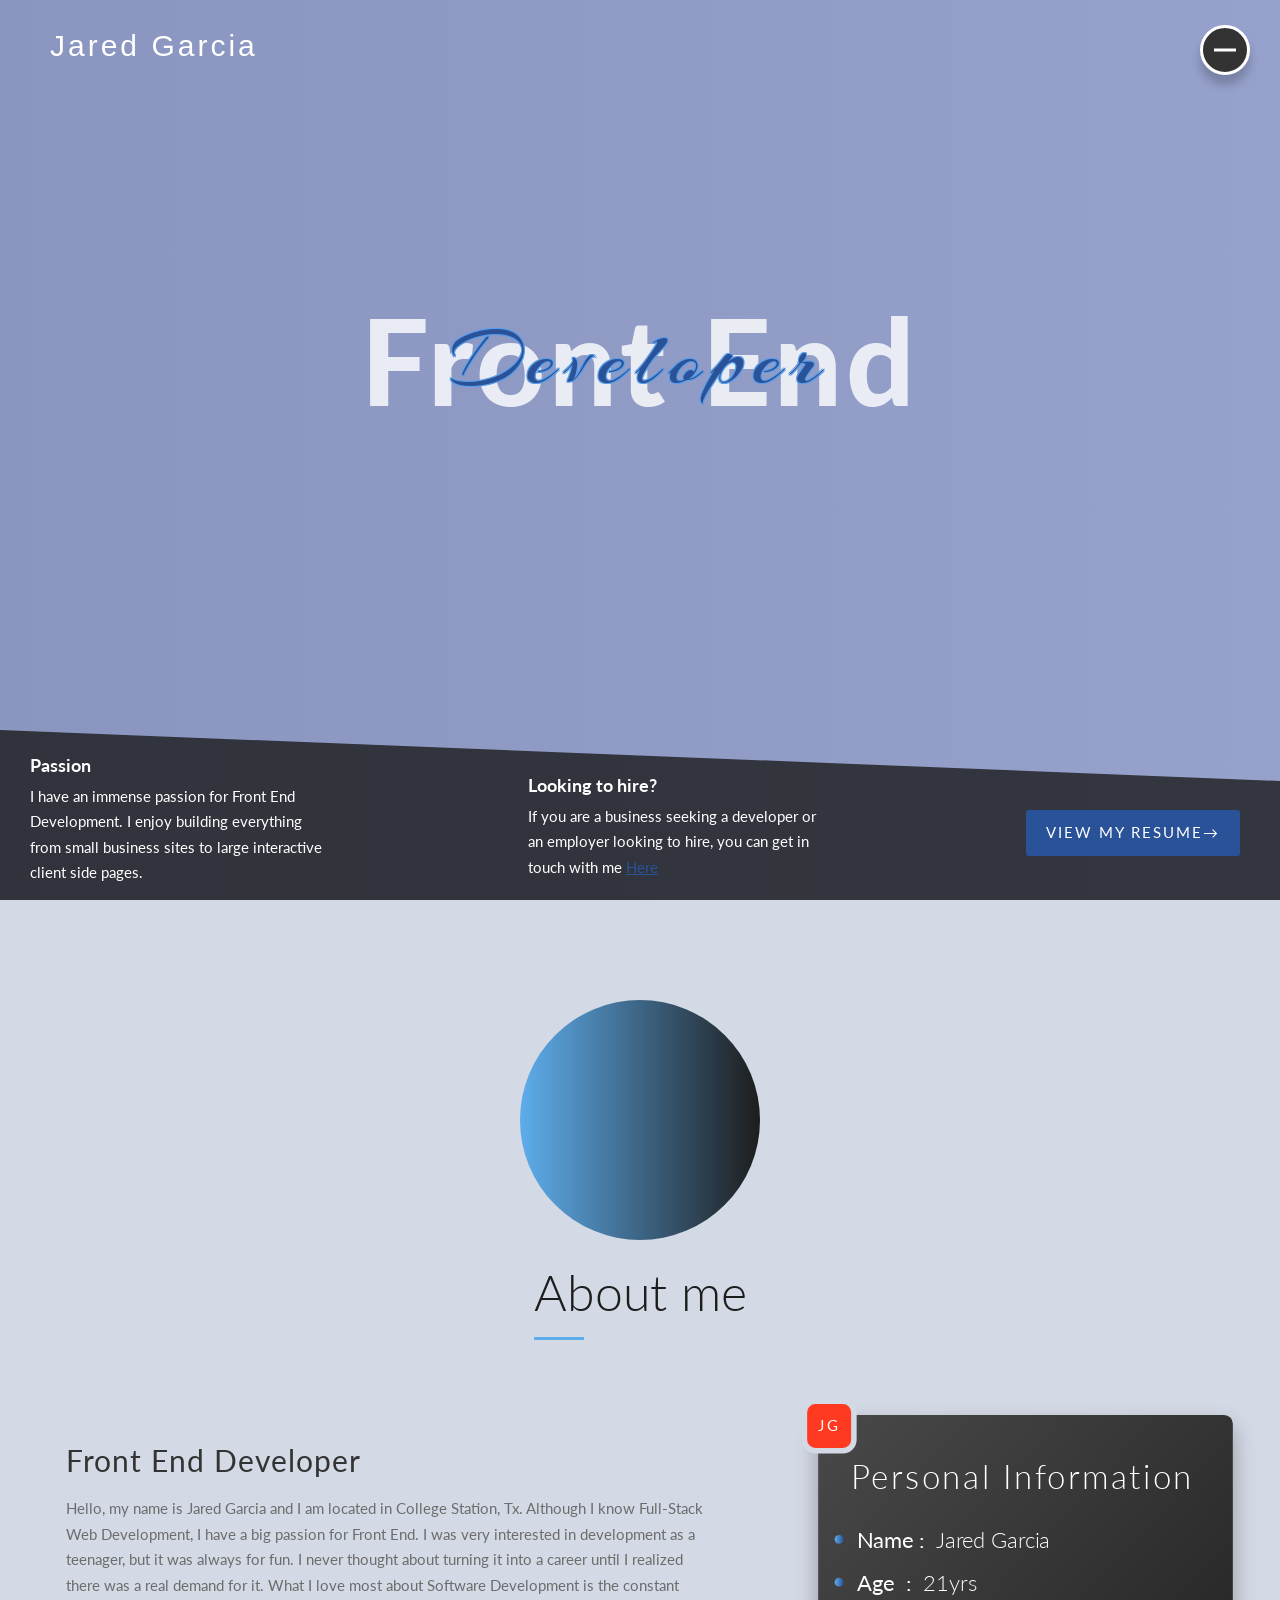
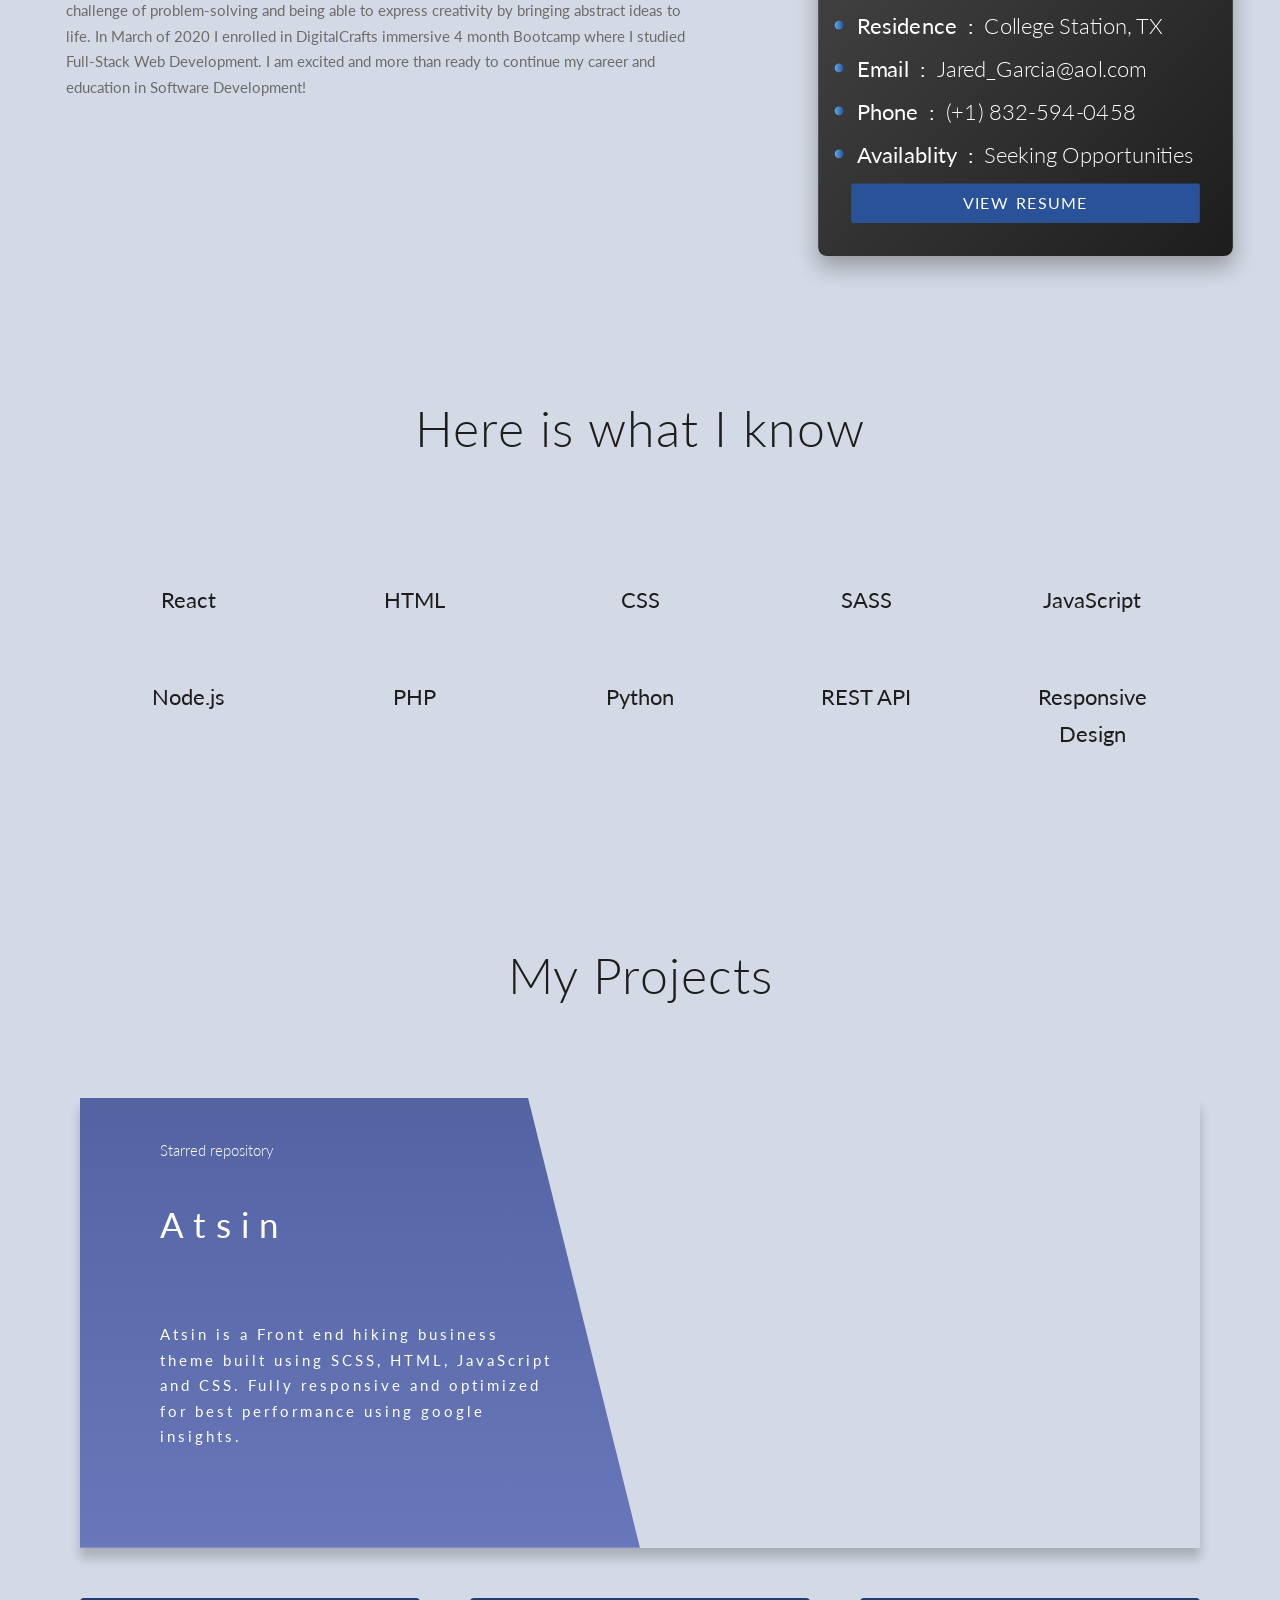
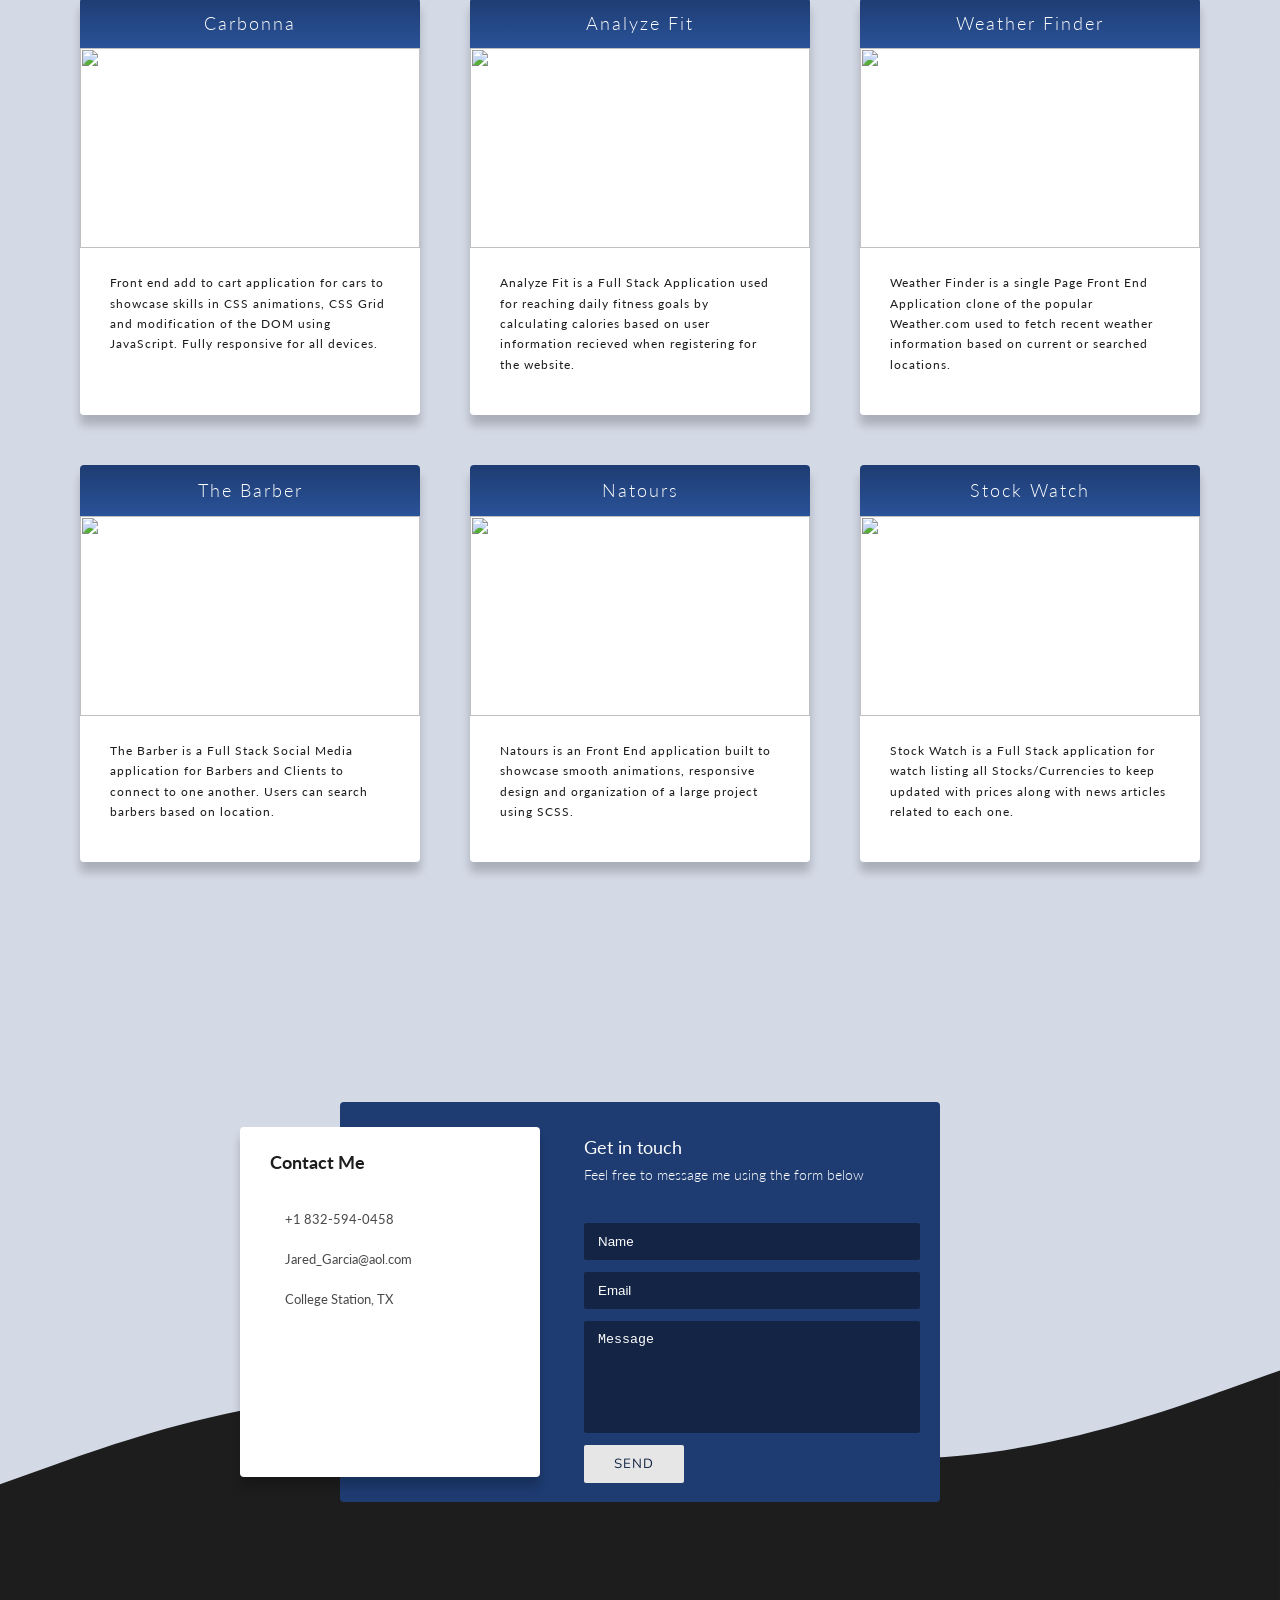
==== main.html @ 0e815157 "deployment" ====
<!DOCTYPE html>

<html lang="en">
  <head>
    <meta charset="UTF-8" />
    <meta name="viewport" content="width=device-width, initial-scale=1.0" />
    <link
      href="https://fonts.googleapis.com/css?family=Lato:100,300,400,700,900"
      rel="stylesheet"
    />
    <link
      href="https://fonts.googleapis.com/css?family=Josefin+Sans:300,400,400i|Nunito:300,300i"
      rel="stylesheet"
    />
    <script
      src="https://kit.fontawesome.com/6c69331fc8.js"
      crossorigin="anonymous"
    ></script>
    <link
      href="https://kit-free.fontawesome.com/releases/latest/css/free.min.css"
      media="all"
      rel="stylesheet"
    />
    <link
      href="https://kit-free.fontawesome.com/releases/latest/css/free-v4-font-face.min.css"
      media="all"
      rel="stylesheet"
    />
    <link
      href="https://kit-free.fontawesome.com/releases/latest/css/free-v4-shims.min.css"
      media="all"
      rel="stylesheet"
    />
    <link
      href="https://fonts.googleapis.com/css2?family=Arizonia&display=swap"
      rel="stylesheet"
    />
    <link rel="stylesheet" href="css/style.css" />
  </head>

  <body>
    <main id="main">
      <header>
        <div class="header">
          <a href="#about" class="header__dropdown scroll"
            ><i class="fas fa-arrow-circle-down dropdown-i"></i
          ></a>
          <a href="#" class="header__title">Jared Garcia</a>
          <div class="header__container">
            <h2 class="header__title-main">Front End</h2>
            <p class="header__pg">Developer</p>
          </div>
          <div class="header__footer">
            <div class="header__footer__item">
              <h3 class="header__footer__heading">Passion</h3>
              <p class="header__footer__text">
                I have an immense passion for Front End Development. I enjoy
                building everything from small business sites to large
                interactive client side pages.
              </p>
            </div>

            <div class="header__footer__item item-special">
              <h3 class="header__footer__heading">Looking to hire?</h3>
              <p class="header__footer__text">
                If you are a business seeking a developer or an employer looking
                to hire, you can get in touch with me
                <a href="#contact" class="item-special__anchor scroll">Here</a>
              </p>
            </div>

            <a
              target="_blank"
              href="https://jaredspdf.s3.us-east-2.amazonaws.com/newresume.pdf"
              class="header__resume"
              >View my resume &rarr;</a
            >
          </div>
        </div>
      </header>
      <div class="intro">
        <div class="intro__border">
          <div id="about" class="intro__photo"></div>
        </div>

        <h2 class="intro__title">About me</h2>
      </div>

      <div class="intro__about-container">
        <div class="intro__column">
          <h3 class="intro__developer">Front End Developer</h3>
          <p class="intro__about-me">
            Hello, my name is Jared Garcia and I am located in College Station,
            Tx. Although I know Full-Stack Web Development, I have a big passion
            for Front End. I was very interested in development as a teenager,
            but it was always for fun. I never thought about turning it into a
            career until I realized there was a real demand for it. What I love
            most about Software Development is the constant challenge of
            problem-solving and being able to express creativity by bringing
            abstract ideas to life. In March of 2020 I enrolled in DigitalCrafts
            immersive 4 month Bootcamp where I studied Full-Stack Web
            Development. I am excited and more than ready to continue my career
            and education in Software Development!
          </p>
        </div>
        <div class="intro__column-2">
          <div class="intro__initials">JG</div>
          <h2 class="intro__personal">Personal Information</h2>
          <ul class="intro__ul">
            <li class="intro__item">
              <span class="intro__span">Name</span
              ><span class="intro__span-info">Jared Garcia</span>
            </li>

            <li class="intro__item">
              <span class="intro__span">Age </span
              ><span class="intro__span-info">21yrs</span>
            </li>

            <li class="intro__item">
              <span class="intro__span">Residence </span
              ><span class="intro__span-info">College Station, TX</span>
            </li>

            <li class="intro__item">
              <span class="intro__span">Email </span
              ><span class="intro__span-info">Jared_Garcia@aol.com</span>
            </li>

            <li class="intro__item">
              <span class="intro__span">Phone </span
              ><span class="intro__span-info">(+1) 832-594-0458</span>
            </li>

            <li class="intro__item">
              <span class="intro__span">Availablity </span
              ><span class="intro__span-info">Seeking Opportunities</span>
            </li>
          </ul>
          <a
            class="intro__resume-btn"
            target="_blank"
            href="https://jaredspdf.s3.us-east-2.amazonaws.com/newresume.pdf"
            >View Resume</a
          >
        </div>
      </div>

      <h2 id="skills" class="skill-title">Here is what I know</h2>

      <div class="skills">
        <div class="wrapper">
          <i class="fab fa-react personal"></i>
          <p class="skill-name">React</p>
        </div>
        <div class="wrapper">
          <i class="fab fa-html5 personal"></i>
          <p class="skill-name">HTML</p>
        </div>
        <div class="wrapper">
          <i class="fab fa-css3-alt personal"></i>
          <p class="skill-name">CSS</p>
        </div>
        <div class="wrapper">
          <i class="fab fa-sass personal"></i>
          <p class="skill-name">SASS</p>
        </div>
        <div class="wrapper">
          <i class="fab fa-js-square personal"></i>
          <p class="skill-name">JavaScript</p>
        </div>
        <div class="wrapper">
          <i class="fab fa-node personal"></i>
          <p class="skill-name">Node.js</p>
        </div>
        <div class="wrapper">
          <i class="fab fa-php personal"></i>
          <p class="skill-name">PHP</p>
        </div>
        <div class="wrapper">
          <i class="fab fa-python personal"></i>
          <p class="skill-name">Python</p>
        </div>
        <div class="wrapper">
          <i class="fas fa-layer-group personal"></i>
          <p class="skill-name">REST API</p>
        </div>
        <div class="wrapper">
          <i class="fas fa-mobile-alt personal"></i>
          <p class="skill-name">Responsive Design</p>
        </div>
      </div>

      <section class="section-in" id="projects">
        <h2 class="projects-title">My Projects</h2>
        <div class="project">
          <span class="project__item-special">
            <div class="project__row-special">
              <a
                target="__blank"
                href="https://github.com/JGarcia1998/Atsin"
                class="project__links-special"
                ><i class="fab fa-github-square"></i
              ></a>
              <a
                target="__blank"
                href="https://trusting-brahmagupta-0deb8a.netlify.app/"
                class="project__links-special"
                ><i class="fas fa-paperclip"></i
              ></a>
            </div>
            <div class="project__special-container">
              <i class="far fa-star star-adjust"></i
              ><span class="project__repo">Starred repository</span>
              <h3 class="project__name-special">Atsin</h3>
              <p class="project__text-special">
                Atsin is a Front end hiking business theme built using SCSS,
                HTML, JavaScript and CSS. Fully responsive and optimized for
                best performance using google insights.
              </p>
            </div>
          </span>

          <span class="project__item"
            ><h3 class="project__name">Carbonna</h3>
            <img class="project__img" src="img/carbonna.jpg" />
            <div class="project__info-container">
              <p class="project__text">
                Front end add to cart application for cars to showcase skills in
                CSS animations, CSS Grid and modification of the DOM using
                JavaScript. Fully responsive for all devices.
              </p>
              <div class="project__row">
                <a
                  target="__blank"
                  href="https://github.com/JGarcia1998/Carbonna"
                  class="project__links"
                  ><i class="fab fa-github-square"></i
                ></a>
                <a
                  target="__blank"
                  href="https://fervent-franklin-e8e85b.netlify.app/"
                  class="project__links"
                  ><i class="fas fa-paperclip"></i
                ></a>
              </div>
            </div>
          </span>

          <span class="project__item"
            ><h3 class="project__name">Analyze Fit</h3>
            <img class="project__img" src="img/analyzefit.jpg" />
            <div class="project__info-container">
              <p class="project__text">
                Analyze Fit is a Full Stack Application used for reaching daily
                fitness goals by calculating calories based on user information
                recieved when registering for the website.
              </p>
              <div class="project__row">
                <a
                  target="__blank"
                  href="https://github.com/JGarcia1998/Fitness-Tracker"
                  class="project__links"
                  ><i class="fab fa-github-square"></i
                ></a>
                <a
                  target="__blank"
                  href="http://analyzefit.surge.sh/"
                  class="project__links"
                  ><i class="fas fa-paperclip"></i
                ></a>
              </div>
            </div>
          </span>

          <span class="project__item"
            ><h3 class="project__name">Weather Finder</h3>
            <img class="project__img" src="img/weatherapp.jpg" />
            <div class="project__info-container">
              <p class="project__text">
                Weather Finder is a single Page Front End Application clone of
                the popular Weather.com used to fetch recent weather information
                based on current or searched locations.
              </p>
              <div class="project__row">
                <a
                  target="__blank"
                  href="https://github.com/JGarcia1998/Weather-Finder"
                  class="project__links"
                  ><i class="fab fa-github-square"></i
                ></a>
                <a
                  target="__blank"
                  href="https://practical-swartz-f97bf9.netlify.app/"
                  class="project__links"
                  ><i class="fas fa-paperclip"></i
                ></a>
              </div>
            </div>
          </span>

          <span class="project__item"
            ><h3 class="project__name">The Barber</h3>
            <img class="project__img" src="img/thebarber.png" />
            <div class="project__info-container">
              <p class="project__text">
                The Barber is a Full Stack Social Media application for Barbers
                and Clients to connect to one another. Users can search barbers
                based on location.
              </p>
              <div class="project__row">
                <a
                  target="__blank"
                  href="https://github.com/JGarcia1998/The-Barber"
                  class="project__links"
                  ><i class="fab fa-github-square"></i
                ></a>
                <a
                  target="__blank"
                  href="http://thebarber.surge.sh/"
                  class="project__links"
                  ><i class="fas fa-paperclip"></i
                ></a>
              </div>
            </div>
          </span>

          <span class="project__item"
            ><h3 class="project__name">Natours</h3>
            <img class="project__img" src="img/natours.jpg" />
            <div class="project__info-container">
              <p class="project__text">
                Natours is an Front End application built to showcase smooth
                animations, responsive design and organization of a large
                project using SCSS.
              </p>
              <div class="project__row">
                <a
                  target="__blank"
                  href="https://github.com/JGarcia1998/Natours"
                  class="project__links"
                  ><i class="fab fa-github-square"></i
                ></a>
                <a
                  target="__blank"
                  href="https://adoring-payne-5c45b7.netlify.app/"
                  class="project__links"
                  ><i class="fas fa-paperclip"></i
                ></a>
              </div>
            </div>
          </span>

          <span class="project__item"
            ><h3 class="project__name">Stock Watch</h3>
            <img class="project__img" src="stockwatch.png" />
            <div class="project__info-container">
              <p class="project__text">
                Stock Watch is a Full Stack application for watch listing all
                Stocks/Currencies to keep updated with prices along with news
                articles related to each one.
              </p>
              <div class="project__row">
                <a
                  target="__blank"
                  href="https://github.com/JGarcia1998/Stock-Watch"
                  class="project__links"
                  ><i class="fab fa-github-square"></i
                ></a>
                <a
                  target="__blank"
                  href="https://limitless-cliffs-80818.herokuapp.com/"
                  class="project__links"
                  ><i class="fas fa-paperclip"></i
                ></a>
              </div>
            </div>
          </span>
        </div>
      </section>

      <section id="contact" class="contact">
        <div class="contact__form-container">
          <div class="contact-left">
            <h2 class="contact-left__title">Contact Me</h2>

            <span class="contact-left-info"
              ><i class="fas fa-mobile-alt"></i>
              <p class="contact-left-text">+1 832-594-0458</p></span
            >
            <span class="contact-left-info"
              ><i class="far fa-envelope"></i>
              <p class="contact-left-text">Jared_Garcia@aol.com</p></span
            >
            <span class="contact-left-info"
              ><i class="far fa-compass"></i>
              <p class="contact-left-text">College Station, TX</p></span
            >
            <div class="contact-left__social-container">
              <a
                href="https://www.linkedin.com/in/jared-garcia-3a51741a6/"
                target="__blank"
                class="contact-left-socials"
                ><i class="fab fa-linkedin"></i
              ></a>
              <a
                target="__blank"
                href="https://github.com/JGarcia1998"
                class="contact-left-socials"
                ><i class="fab fa-github-square"></i
              ></a>
            </div>
          </div>

          <div class="contact__info-container">
            <h2 class="contact__title">Get in touch</h2>
            <p class="contact__text">
              Feel free to message me using the form below
            </p>
            <form action="contact.php" method="POST" class="contact__form">
              <input
                name="name"
                class="contact__inputs"
                type="text"
                placeholder="Name"
                required
              />
              <input
                name="email"
                class="contact__inputs"
                type="text"
                placeholder="Email"
                required
              />
              <textarea
                class="contact__inputs"
                rows="6"
                placeholder="Message"
                name="message"
                required
              ></textarea>
              <button name="submit" class="contact__btn" type="submit">
                Send
              </button>
            </form>
          </div>
        </div>
      </section>
      <svg
        class="svg"
        xmlns="http://www.w3.org/2000/svg"
        viewBox="0 0 1440 320"
      >
        <path
          fill="rgb(29, 29, 29)"
          fill-opacity="1"
          d="M0,160L60,138.7C120,117,240,75,360,64C480,53,600,75,720,96C840,117,960,139,1080,128C1200,117,1320,75,1380,53.3L1440,32L1440,320L1380,320C1320,320,1200,320,1080,320C960,320,840,320,720,320C600,320,480,320,360,320C240,320,120,320,60,320L0,320Z"
        ></path>
      </svg>
    </main>

    <div id="sidebar" class="sidebar">
      <input id="sidebar-input" type="checkbox" class="sidebar__input" />
      <label for="sidebar-input" class="sidebar__label"></label>
      <div class="sidebar__container">
        <div class="social-wrapper">
          <a
            target="__blank"
            href="https://github.com/JGarcia1998"
            class="github"
            ><i class="fab fa-github-square"></i
          ></a>
          <a
            target="__blank"
            href="https://www.linkedin.com/in/jared-garcia-3a51741a6/"
            class="linkedin"
            ><i class="fab fa-linkedin"></i
          ></a>
        </div>

        <a href="#about" class="sidebar__link menu scroll"
          ><i class="fas fa-user icon"></i>About</a
        >

        <a href="#skills" class="sidebar__link menu scroll"
          ><i class="fas fa-magic icon"></i>Skills</a
        >
        <a href="#projects" class="sidebar__link menu scroll"
          ><i class="fas fa-book icon"></i>Projects</a
        >
        <a href="#contact" class="sidebar__link menu scroll"
          ><i class="fas fa-phone-volume icon"></i>Contact</a
        >

        <a
          target="__blank"
          href="https://jaredspdf.s3.us-east-2.amazonaws.com/newresume.pdf"
          class="sidebar__link menu scroll"
          ><i class="fas fa-paperclip icon"></i>Resume</a
        >
        <a
          target="__blank"
          href="https://github.com/JGarcia1998"
          class="sidebar__link menu scroll"
          ><i class="fas fa-code-branch icon"></i>Github</a
        >
      </div>
    </div>

    <script src="js/app.js"></script>
  </body>
</html>
---- css/style.css ----
*,
*::after,
*::before {
  margin: 0;
  padding: 0;
  box-sizing: inherit; }

html {
  font-size: 62.5%; }
  @media only screen and (max-width: 65em) {
    html {
      font-size: 50%; } }

body {
  font-family: "Lato", sans-serif;
  font-weight: 400;
  box-sizing: border-box;
  line-height: 1.7;
  background-color: #d3d9e5;
  position: relative; }

main {
  transition: 0.3s; }

@keyframes moveInLeft {
  0% {
    opacity: 0;
    transform: translateX(-10rem); }
  80% {
    transform: translateX(1rem); }
  100% {
    opacity: 1;
    transform: translate(0); } }

@keyframes moveInRight {
  0% {
    opacity: 0;
    transform: translateX(10rem); }
  80% {
    transform: translateX(-1rem); }
  100% {
    opacity: 1;
    transform: translate(0); } }

@keyframes fade-in {
  0% {
    transform: translateY(1.5rem);
    opacity: 0; }
  100% {
    opacity: 1;
    transform: translateY(0); } }

.item-special {
  transform: translateY(2rem); }
  @media only screen and (max-width: 28.2em) {
    .item-special {
      transform: translateY(4rem); } }
  .item-special__anchor {
    color: #2a5298;
    cursor: pointer;
    text-decoration: underline;
    transition: 0.3s; }
    .item-special__anchor:hover {
      color: #5dadec; }

.header {
  height: 100vh;
  width: 100vw;
  background-image: linear-gradient(to right, rgba(29, 49, 134, 0.4), rgba(58, 78, 167, 0.4)), url(../img/city-4.jpg);
  background-size: cover;
  background-position: center;
  padding: 2rem 5rem;
  position: relative; }
  .header__dropdown {
    font-size: 5rem;
    position: absolute;
    top: 60%;
    left: 50%;
    transform: translate(-50%, -50%);
    color: #fff; }
    @media only screen and (max-width: 30.05em) {
      .header__dropdown {
        top: 45%; } }
  .header__title {
    font-size: 3rem;
    font-weight: 400;
    color: #fff;
    letter-spacing: 3px;
    display: inline-block;
    text-decoration: none;
    font-family: "Arizona", sans-serif; }
  .header__footer {
    width: 100vw;
    position: absolute;
    bottom: 0;
    left: 0;
    height: 17rem;
    background-color: rgba(27, 27, 27, 0.795);
    clip-path: polygon(0 0, 100% 30%, 100% 100%, 0% 100%);
    padding: 2rem 3rem;
    display: flex;
    align-items: center;
    justify-content: space-between; }
    @media only screen and (max-width: 54.5em) {
      .header__footer {
        height: 21rem; } }
    @media only screen and (max-width: 38em) {
      .header__footer {
        height: 24rem; } }
    @media only screen and (max-width: 33.75em) {
      .header__footer {
        height: 27rem; } }
    @media only screen and (max-width: 28.2em) {
      .header__footer {
        flex-wrap: wrap;
        height: 30rem; } }
    .header__footer__heading {
      font-size: 1.8rem;
      color: #fff;
      margin-bottom: 0.3rem; }
    .header__footer__text {
      font-size: 1.5rem;
      color: #fff; }
    .header__footer__item {
      display: flex;
      flex-direction: column;
      width: 25%;
      align-self: flex-start; }
      @media only screen and (max-width: 54.5em) {
        .header__footer__item {
          align-self: center; } }
      @media only screen and (max-width: 38em) {
        .header__footer__item {
          width: 30%; } }
      @media only screen and (max-width: 33.75em) {
        .header__footer__item {
          align-self: center; } }
      @media only screen and (max-width: 28.2em) {
        .header__footer__item {
          width: 42%; } }
  .header__container {
    margin-top: 5rem; }
  .header__title-main {
    color: rgba(255, 255, 255, 0.808);
    font-size: 12rem;
    letter-spacing: 4px;
    font-weight: 900;
    white-space: nowrap;
    margin-bottom: 3rem;
    position: absolute;
    top: 40%;
    left: 50%;
    transform: translate(-50%, -50%); }
    @media only screen and (max-width: 30.05em) {
      .header__title-main {
        font-size: 9rem;
        top: 30%; } }
  .header__anchor {
    color: #1d1d1d; }
  .header__pg {
    position: absolute;
    top: 40%;
    left: 50%;
    transform: translate(-50%, -50%);
    color: #2a5298;
    text-shadow: -1px -1px 0 #5a9de9, 1px -1px 0 #5a9de9, -1px 1px 0 #5a9de9, 1px 1px 0 #5a9de9;
    font-size: 8rem;
    font-weight: 200;
    letter-spacing: 1rem;
    margin-bottom: 1rem;
    font-family: "Arizonia", cursive; }
    @media only screen and (max-width: 30.05em) {
      .header__pg {
        font-size: 6rem;
        top: 30%; } }
  .header__resume {
    background-color: #2a5298;
    border: none;
    border-radius: 3px;
    text-decoration: none;
    color: #fff;
    font-size: 1.5rem;
    font-weight: 400;
    padding: 1rem 2rem;
    text-align: center;
    letter-spacing: 2px;
    display: inline-block;
    margin-right: 1rem;
    text-transform: uppercase;
    transition: all 0.4s;
    transform: translateY(1.8rem); }
    @media only screen and (max-width: 54.5em) {
      .header__resume {
        transform: translateY(2.4rem); } }
    @media only screen and (max-width: 28.2em) {
      .header__resume {
        transform: translateY(1rem); } }
    .header__resume:hover {
      background-color: #5dadec; }

.sidebar {
  background-image: linear-gradient(to bottom, #1e3c72, #1d1d1d);
  height: 100vh;
  width: 0;
  position: fixed;
  top: 0;
  right: 0;
  padding: 5rem 0;
  display: flex;
  flex-direction: column;
  justify-content: center;
  transition: all 0.5s; }
  .sidebar__container {
    display: flex;
    flex-direction: column;
    justify-content: space-around;
    height: 100%; }
  .sidebar__link {
    display: flex;
    align-items: center;
    font-size: 1.8rem;
    font-weight: 300;
    text-decoration: none;
    letter-spacing: 1px;
    text-transform: uppercase;
    color: #fff;
    padding: 1.5rem 3rem;
    position: relative;
    transition: 0.5s; }
  .sidebar__link::after {
    content: "";
    height: 100%;
    background-color: #fff;
    position: absolute;
    top: 0;
    right: 0;
    width: 3px;
    transform: scaleY(0);
    transition: transform 0.2s, width 0.3s cubic-bezier(1, 0, 0, 1) 0.2s;
    z-index: -1; }
  .sidebar__link:hover::after {
    transform: scaleY(1);
    width: 100%; }
  .sidebar__link:hover {
    color: #4e4e4e; }
  .sidebar__input {
    display: none; }
  .sidebar__label {
    background-color: #333333;
    width: 5rem;
    height: 5rem;
    border-radius: 50%;
    position: absolute;
    top: 5rem;
    left: -8rem;
    transform: translateY(-50%);
    border: 3px solid white;
    cursor: pointer;
    transition: all 0.5s;
    outline: none;
    box-shadow: 0 1rem 1rem rgba(0, 0, 0, 0.2);
    z-index: 1000; }
  .sidebar__label::after {
    content: "";
    position: absolute;
    top: 50%;
    left: 50%;
    transform: translate(-50%, -50%);
    background-color: white;
    width: 50%;
    height: 50%;
    z-index: 1;
    border-radius: 50%;
    transition: 0.5s;
    opacity: 0; }
  .sidebar__label::before {
    content: "";
    position: absolute;
    top: 50%;
    left: 50%;
    transform: translate(-50%, -50%);
    width: 50%;
    height: 3px;
    background-color: white; }
  .sidebar__input:checked ~ .sidebar__label::after {
    opacity: 1; }
  .sidebar__input:checked ~ .sidebar__label::before {
    opacity: 0; }

.social-wrapper {
  display: flex; }

.github {
  font-size: 3.5rem;
  margin: 0 3rem;
  color: #5dadec;
  transition: 0.3s; }
  .github:hover {
    color: #fff; }

.linkedin {
  font-size: 3.5rem;
  color: #5dadec;
  transition: 0.3s; }
  .linkedin:hover {
    color: #fff; }

.icon {
  margin-right: 1.5rem; }

.intro {
  margin-top: 10rem;
  display: flex;
  flex-direction: column;
  align-items: center;
  justify-content: center;
  margin-bottom: 10rem; }
  .intro__border {
    width: 24rem;
    height: 24rem;
    border-radius: 50%;
    padding: 0.5rem;
    background: linear-gradient(to left, #1d1d1d, #5dadec); }
  .intro__photo {
    background-image: url(../img/jared.jpg);
    width: 100%;
    height: 100%;
    border-radius: 50%;
    background-size: cover;
    background-position: bottom; }
  .intro__title {
    text-align: center;
    font-size: 5rem;
    color: #1d1d1d;
    font-weight: 300;
    margin-top: 1rem;
    display: inline-block;
    position: relative; }
  .intro__title::after {
    content: "";
    position: absolute;
    bottom: -0.5rem;
    left: 0;
    width: 5rem;
    background-color: #5dadec;
    height: 3px; }
  .intro__about-container {
    margin-top: 8rem;
    display: flex;
    justify-content: space-around;
    margin-bottom: 15rem; }
    @media only screen and (max-width: 46.8em) {
      .intro__about-container {
        flex-direction: column;
        padding: 3rem; } }
  .intro__column {
    display: flex;
    flex-direction: column;
    width: 50%; }
    @media only screen and (max-width: 46.8em) {
      .intro__column {
        width: 100%;
        align-items: center;
        margin-bottom: 8rem; } }
  .intro__initials {
    padding: 1.2rem;
    border-radius: 25%;
    width: 5rem;
    height: 5rem;
    background-color: #ff3a20;
    color: #fff;
    border: 5px solid #d3d9e5;
    position: absolute;
    top: -1.5rem;
    left: -1.5rem;
    display: flex;
    align-items: center;
    justify-content: center;
    font-size: 1.4rem;
    letter-spacing: 2px; }
  .intro__column-2 {
    position: relative;
    display: flex;
    flex-direction: column;
    background-image: linear-gradient(to right bottom, #494949, #1d1d1d);
    box-shadow: 0 1rem 2rem rgba(0, 0, 0, 0.3);
    border-radius: 8px;
    transform: scale(1.1);
    padding: 3rem;
    transition: 0.2s; }
    @media only screen and (max-width: 46.8em) {
      .intro__column-2 {
        margin: 1rem; } }
    .intro__column-2:hover {
      transform: scale(1.15);
      box-shadow: 0 2rem 2rem rgba(0, 0, 0, 0.3); }
  .intro__developer {
    font-size: 3rem;
    color: #333333;
    font-weight: 400;
    letter-spacing: 1px;
    margin-bottom: 1rem; }
    @media only screen and (max-width: 46.8em) {
      .intro__developer {
        text-align: center;
        width: 95%;
        font-size: 4rem;
        margin-bottom: 3.5rem; } }
  .intro__personal {
    font-size: 3rem;
    color: #fff;
    font-weight: 300;
    letter-spacing: 2px;
    margin-bottom: 1rem; }
  .intro__item {
    list-style-type: none;
    margin: 0.5rem;
    color: #fff; }
  .intro__span::after {
    content: ":";
    position: absolute;
    right: -10px; }
  .intro__span {
    position: relative;
    font-size: 2rem; }
  .intro__span::before {
    content: "";
    width: 0.8rem;
    height: 0.8rem;
    left: -2rem;
    top: 50%;
    transform: translateY(-50%);
    position: absolute;
    border-radius: 50%;
    background-image: linear-gradient(to right, #5dadec, #2a5298); }
  .intro__span-info {
    font-size: 2rem;
    margin-left: 2rem;
    font-weight: 300;
    color: #fff; }
    @media only screen and (max-width: 24.2em) {
      .intro__span-info {
        font-size: 1.7rem; } }
  .intro__resume-btn:hover {
    background-color: #3b64ac; }
  .intro__resume-btn {
    display: block;
    background-color: #2a5298;
    color: #fff;
    border-radius: 2px;
    padding: 0.5rem 1rem;
    text-align: center;
    text-decoration: none;
    font-size: 1.5rem;
    letter-spacing: 1px;
    text-transform: uppercase;
    margin-top: 0.5rem;
    transition: 0.3s;
    position: relative; }
    @media only screen and (max-width: 46.8em) {
      .intro__resume-btn {
        align-self: flex-start; } }
  .intro__resume-btn:hover::after {
    transform: scaleY(1);
    width: 100%; }
  .intro__about-me {
    font-size: 1.5rem;
    color: #6d6c6c;
    line-height: 1.7; }
    @media only screen and (max-width: 46.8em) {
      .intro__about-me {
        width: 80%;
        font-size: 2rem; } }
    @media only screen and (max-width: 34.3em) {
      .intro__about-me {
        width: 100%; } }

.personal {
  font-size: 10rem;
  color: transparent;
  background-image: linear-gradient(to right, #2a5298, #1e3c72);
  -webkit-background-clip: text; }

.skill-name {
  font-size: 2.2rem;
  margin-top: 1rem;
  font-weight: 400;
  color: #1d1d1d;
  text-align: center; }

.wrapper {
  display: flex;
  flex-direction: column;
  align-items: center; }

.skills {
  display: grid;
  grid-template-columns: repeat(auto-fill, minmax(15rem, 1fr));
  grid-gap: 5rem;
  padding: 10rem; }

.skill-title {
  text-align: center;
  font-size: 5rem;
  letter-spacing: 1px;
  font-weight: 300;
  color: #1d1d1d; }

.project {
  display: grid;
  padding: 0 8rem;
  grid-template-columns: repeat(auto-fit, minmax(28rem, 1fr));
  grid-column-gap: 5rem;
  grid-row-gap: 5rem;
  margin-top: 8rem;
  margin-bottom: 8rem; }
  @media only screen and (max-width: 31.25em) {
    .project {
      padding: 0 3rem; } }
  .project__item {
    background-color: #fff;
    box-shadow: 0 1rem 1rem rgba(0, 0, 0, 0.2);
    border-radius: 4px;
    overflow: hidden; }
  .project__text {
    color: #1d1d1d;
    font-size: 1.2rem;
    letter-spacing: 1px;
    font-weight: 400; }
  .project__row {
    display: flex; }
  .project__links {
    display: inline-block;
    color: #1e3c72;
    font-size: 3rem;
    margin: 1rem 1rem;
    padding: 0 1rem;
    transition: 0.3s;
    border-radius: 4px; }
    .project__links:hover {
      background-color: #dddddd;
      transform: translateY(-3px); }
  .project__img {
    height: 20rem;
    background-size: cover;
    width: 100%; }
    @media only screen and (max-width: 38.5em) {
      .project__img {
        height: auto; } }
  .project__name {
    font-size: 1.8rem;
    letter-spacing: 2px;
    font-weight: 300;
    color: #fff;
    text-align: center;
    background-image: linear-gradient(to bottom, #1e3c72, #2a5298);
    padding: 1rem 1.5rem; }
  .project__info-container {
    display: flex;
    flex-direction: column;
    padding: 2rem 3rem;
    align-items: center; }
    @media only screen and (max-width: 35.25em) {
      .project__info-container {
        padding: 4rem; } }
  .project__img-special {
    width: 50%;
    background-size: cover;
    border-top: 1px solid #1d1d1d; }
  .project__links-special {
    display: inline-block;
    color: #2a5298;
    font-size: 5rem;
    margin: 0 1rem;
    padding: 0 2rem;
    transition: 0.3s;
    border-radius: 4px; }
    @media only screen and (max-width: 44.5em) {
      .project__links-special {
        margin: 0; } }
    @media only screen and (max-width: 26.5em) {
      .project__links-special {
        font-size: 3.8rem; } }
    .project__links-special:hover {
      background-color: #dddddd;
      transform: translateY(-3px); }
  .project__row-special {
    position: absolute;
    top: 1rem;
    right: 1rem; }
  .project__special-container {
    width: 50%;
    background-image: linear-gradient(to bottom, rgba(29, 49, 134, 0.7), rgba(58, 78, 167, 0.7));
    clip-path: polygon(0 0, 80% 0, 100% 100%, 0 100%);
    display: flex;
    flex-direction: column;
    padding: 3rem 8rem;
    align-items: center;
    justify-content: space-evenly; }
    @media only screen and (max-width: 44.5em) {
      .project__special-container {
        width: 75%; } }
    @media only screen and (max-width: 30.25em) {
      .project__special-container {
        padding: 1rem 3rem;
        justify-content: center; } }
  .project__text-special {
    color: #fff;
    font-size: 1.5rem;
    letter-spacing: 3px; }
  .project__name-special {
    font-size: 3.5rem;
    letter-spacing: 1rem;
    font-weight: 400;
    color: #fff;
    align-self: flex-start; }
  .project__repo {
    position: absolute;
    top: 4rem;
    left: 8rem;
    font-size: 1.5rem;
    font-weight: 300;
    color: #fff; }
  .project__item-special {
    position: relative;
    grid-column: 1 / -1;
    display: flex;
    background-image: url(../img/atsin-main.jpg);
    background-size: cover;
    background-position: center;
    object-fit: cover;
    height: 45rem;
    box-shadow: 0 1rem 1rem rgba(0, 0, 0, 0.2); }

.star-adjust {
  position: absolute;
  top: 2rem;
  left: 2rem;
  font-size: 5rem;
  color: #fff;
  z-index: 100; }

.projects-title {
  text-align: center;
  font-size: 5rem;
  letter-spacing: 1px;
  font-weight: 300;
  color: #1d1d1d;
  margin-top: 8rem; }

.contact__text {
  color: #fff;
  margin-bottom: 3rem;
  font-size: 1.4rem;
  font-weight: 300; }

.contact__form-container {
  background-color: #1e3c72;
  padding: 3rem 2rem;
  width: 60rem;
  height: 40rem;
  position: relative;
  border-radius: 4px;
  display: block;
  margin: 0 auto;
  transform: translateY(16rem); }
  @media only screen and (max-width: 42em) {
    .contact__form-container {
      width: 90%; } }
  @media only screen and (max-width: 33.6em) {
    .contact__form-container {
      padding: 5rem 2rem;
      margin-bottom: 10rem;
      margin-top: 30rem;
      transform: translateY(0); } }

.contact__info-container {
  width: 60%;
  float: right;
  height: 100%; }
  @media only screen and (max-width: 33.6em) {
    .contact__info-container {
      float: left;
      width: 100%; } }

.contact__form {
  display: flex;
  flex-direction: column;
  justify-content: space-around;
  height: 80%; }

.contact__inputs {
  padding: 1rem 1.3rem;
  background-color: #132444;
  border-radius: 2px;
  border: none;
  caret-color: #fff;
  color: #fff;
  outline: none;
  border: 1px solid transparent;
  transition: 0.3s;
  resize: none; }
  @media only screen and (max-width: 33.6em) {
    .contact__inputs {
      margin: 0.5rem 0; } }

.contact__inputs:focus {
  border: 1px solid #5dadec; }

.contact__title {
  font-size: 1.8rem;
  font-weight: 400;
  color: #fff; }

.contact__btn {
  align-self: flex-start;
  padding: 1rem 2rem;
  text-transform: uppercase;
  width: 10rem;
  font-family: "Nunito", sans-serif;
  color: #132444;
  letter-spacing: 1px;
  cursor: pointer;
  transition: 0.2s;
  border: none;
  border-radius: 2px;
  background-color: #e6e6e6; }
  @media only screen and (max-width: 41.5em) {
    .contact__btn {
      margin-top: 1rem; } }

.contact__btn:hover {
  background-color: #d3cfcf; }

::-webkit-input-placeholder {
  color: #fff; }

.contact-left {
  width: 30rem;
  height: 35rem;
  background-color: #fff;
  position: absolute;
  left: -10rem;
  top: 50%;
  transform: translateY(-50%);
  border-radius: 4px;
  box-shadow: 0 1rem 1rem rgba(0, 0, 0, 0.2);
  padding: 2rem 3rem; }
  @media only screen and (max-width: 42em) {
    .contact-left {
      top: 50%;
      left: 1.2rem;
      width: 35%; } }
  @media only screen and (max-width: 33.6em) {
    .contact-left {
      width: 90%;
      top: -40%;
      left: 50%;
      transform: translateX(-50%);
      height: 20rem; } }
  .contact-left__title {
    font-size: 1.8rem;
    color: #1d1d1d;
    margin-bottom: 3rem; }
  .contact-left-info {
    display: flex;
    align-items: center;
    font-size: 1.3rem;
    margin-bottom: 1.8rem;
    color: #494949; }
  .contact-left-info i {
    margin-right: 1.5rem;
    font-size: 1.7rem;
    color: #2a5298; }
  .contact-left-socials {
    font-size: 3rem;
    margin-right: 2rem;
    color: #2a5298;
    transition: 0.2s;
    cursor: pointer; }
  .contact-left-socials:hover {
    color: #5dadec; }
  .contact-left__social-container {
    margin-top: 5rem; }
    @media only screen and (max-width: 33.6em) {
      .contact-left__social-container {
        margin-top: 0;
        display: flex;
        flex-direction: column;
        position: absolute;
        right: 2rem;
        top: 50%;
        transform: translateY(-50%); } }

.svg {
  position: relative;
  z-index: -2;
  display: block;
  width: 100%; }
  @media only screen and (max-width: 34.1em) {
    .svg {
      display: none; } }

.success {
  text-align: center;
  font-size: 2.2rem;
  letter-spacing: 1px;
  color: #1d1d1d;
  font-weight: 300;
  margin-bottom: 1.5rem; }

.text {
  text-align: center;
  font-size: 1.5rem;
  color: #777;
  margin-bottom: 2rem; }

.anchor {
  font-size: 1.8rem;
  color: #2a5298;
  display: table;
  margin: 0 auto; }
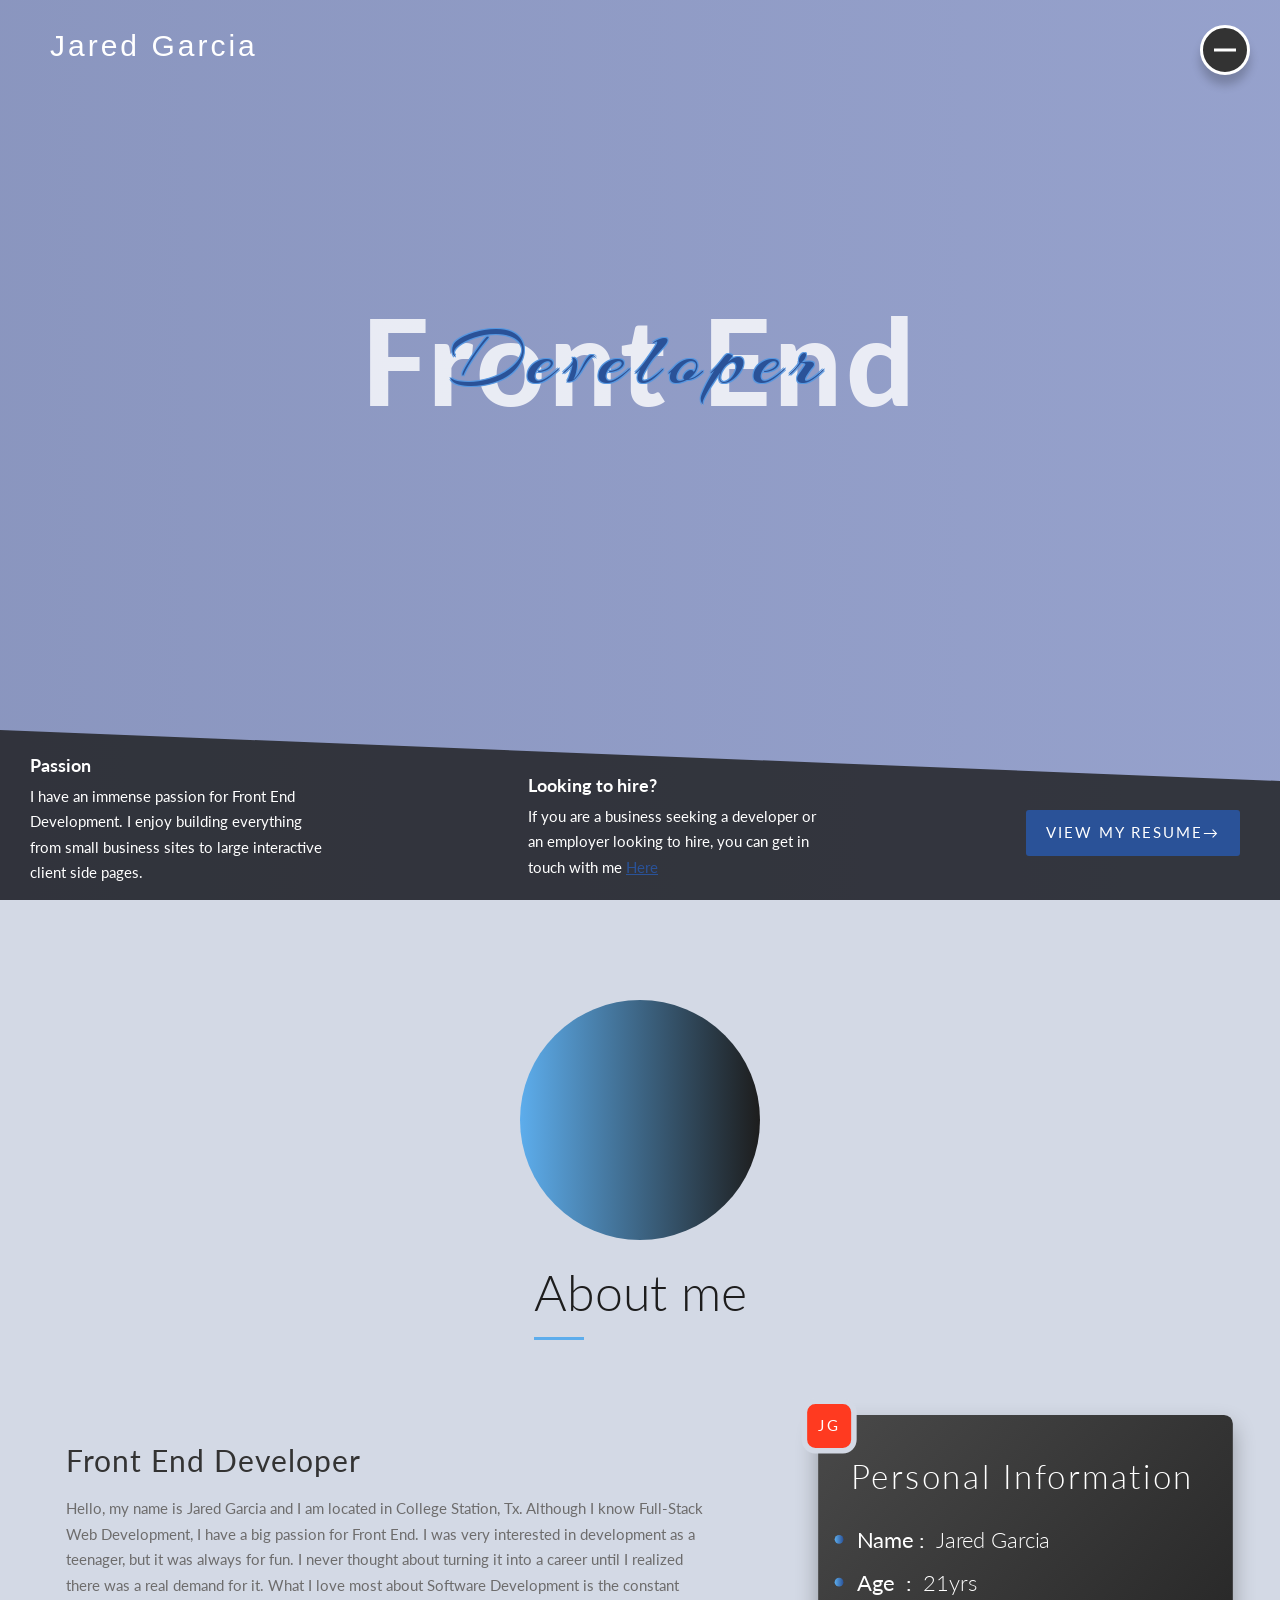
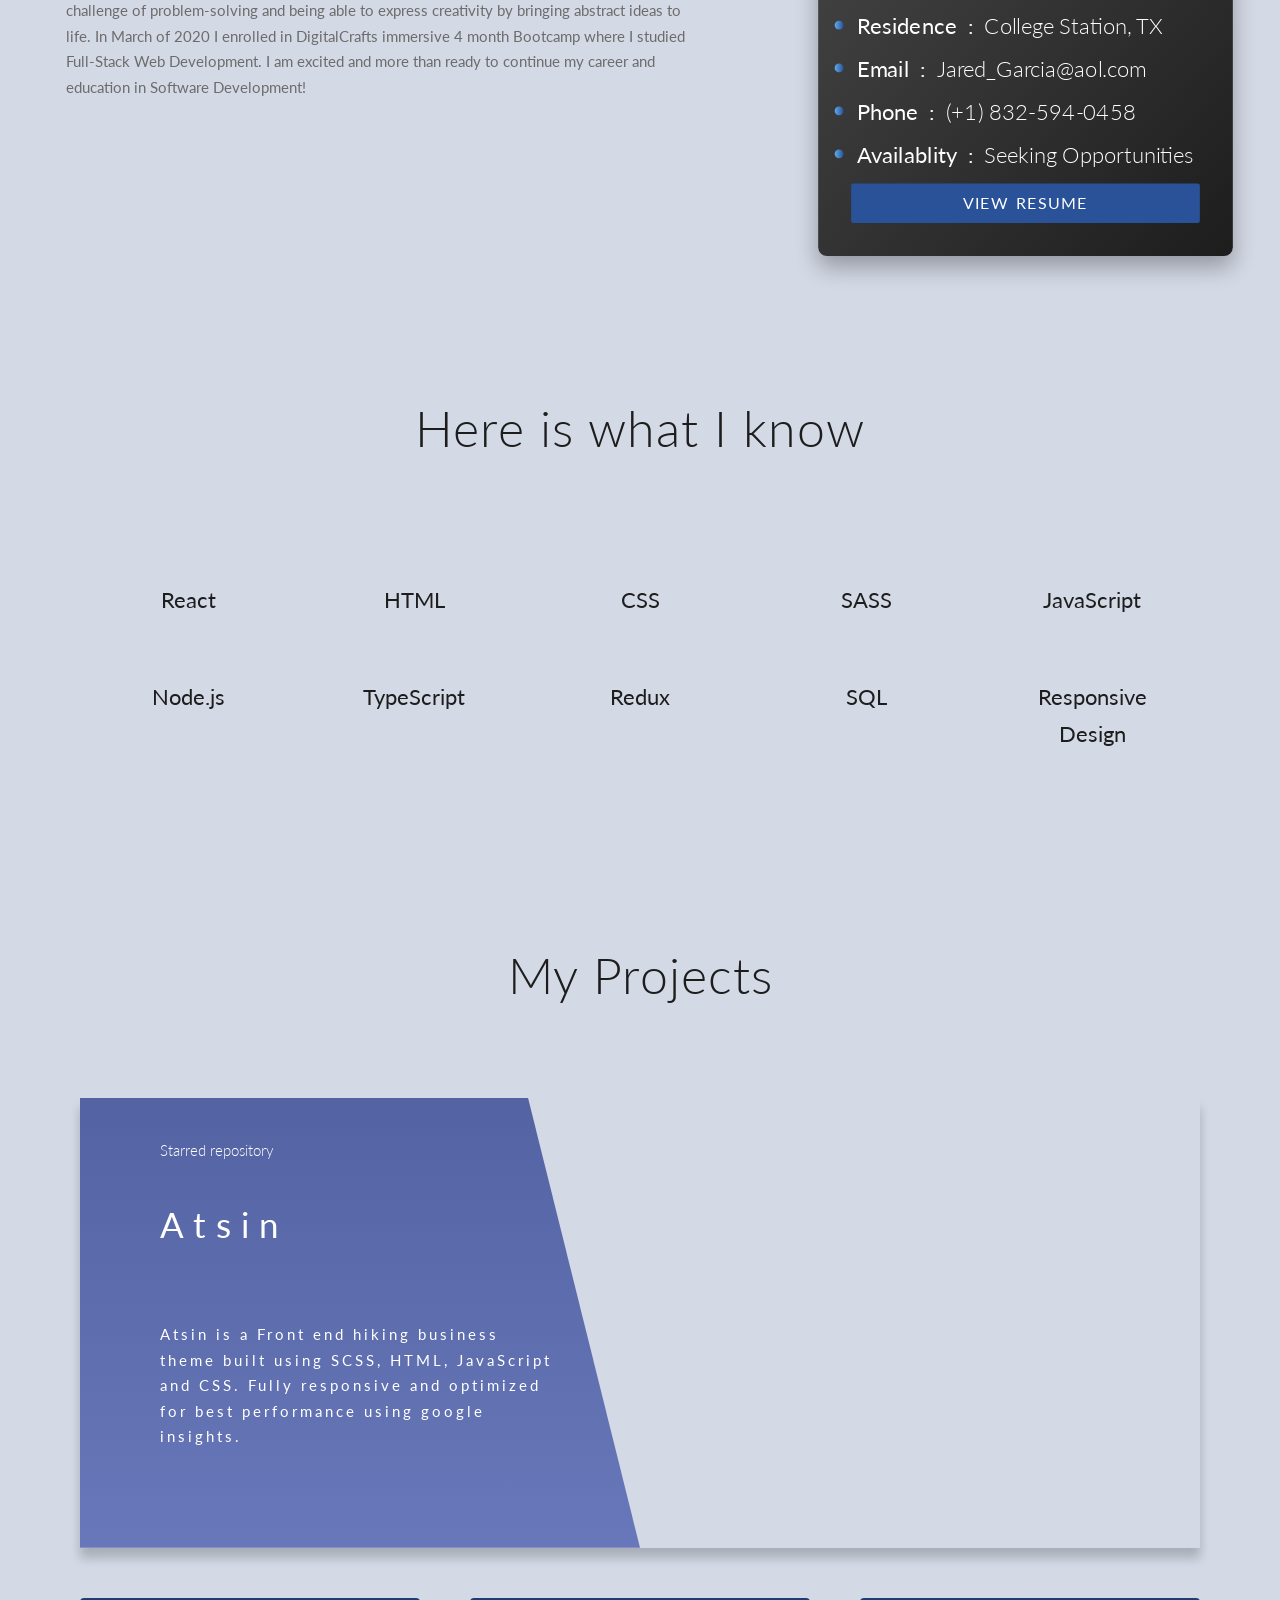
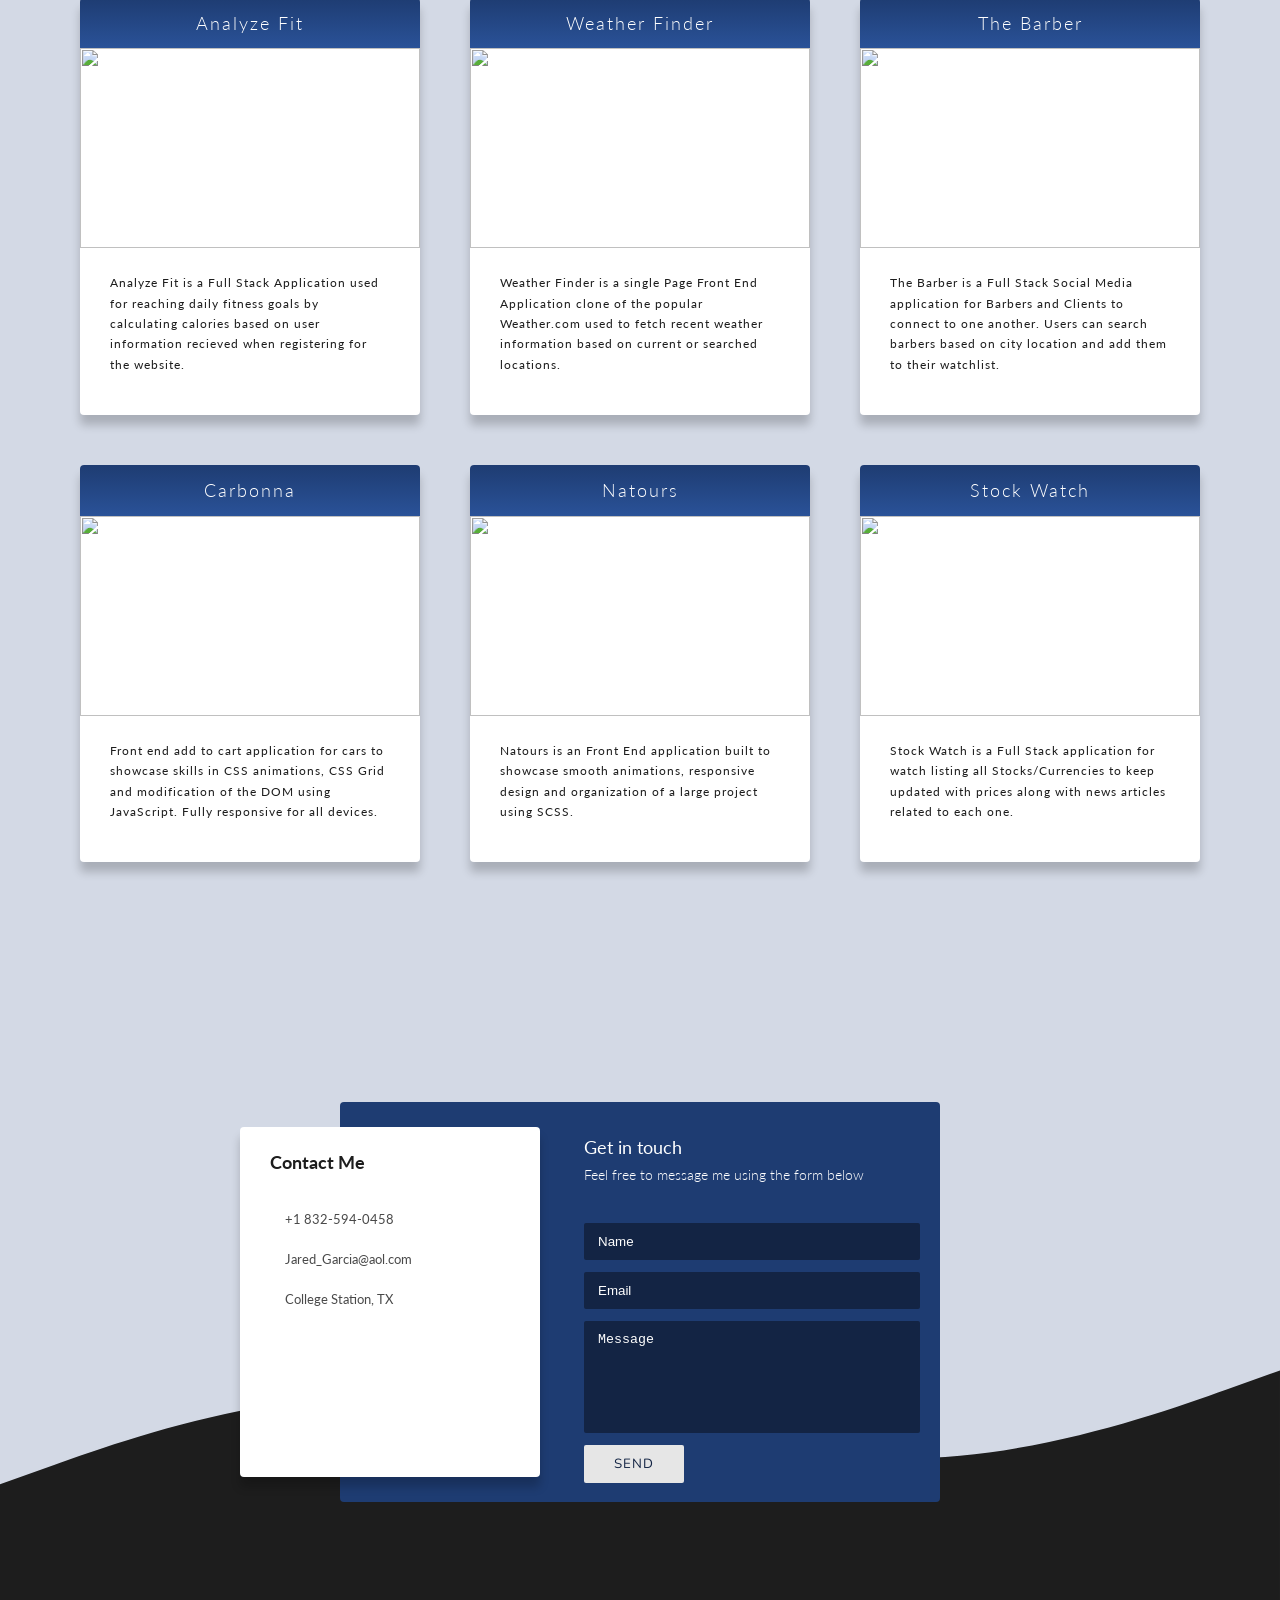
==== commit 60d78423: "updateds skills" ====
--- a/main.html
+++ b/main.html
@@ -169,22 +169,27 @@
           <i class="fab fa-js-square personal"></i>
           <p class="skill-name">JavaScript</p>
         </div>
+
         <div class="wrapper">
           <i class="fab fa-node personal"></i>
           <p class="skill-name">Node.js</p>
         </div>
-        <div class="wrapper">
-          <i class="fab fa-php personal"></i>
-          <p class="skill-name">PHP</p>
-        </div>
-        <div class="wrapper">
-          <i class="fab fa-python personal"></i>
-          <p class="skill-name">Python</p>
-        </div>
+
+        <div class="wrapper">
+          <i class="fas fa-keyboard personal"></i>
+          <p class="skill-name">TypeScript</p>
+        </div>
+
         <div class="wrapper">
           <i class="fas fa-layer-group personal"></i>
-          <p class="skill-name">REST API</p>
-        </div>
+          <p class="skill-name">Redux</p>
+        </div>
+
+        <div class="wrapper">
+          <i class="fas fa-database personal"></i>
+          <p class="skill-name">SQL</p>
+        </div>
+
         <div class="wrapper">
           <i class="fas fa-mobile-alt personal"></i>
           <p class="skill-name">Responsive Design</p>
@@ -222,32 +227,6 @@
           </span>
 
           <span class="project__item"
-            ><h3 class="project__name">Carbonna</h3>
-            <img class="project__img" src="img/carbonna.jpg" />
-            <div class="project__info-container">
-              <p class="project__text">
-                Front end add to cart application for cars to showcase skills in
-                CSS animations, CSS Grid and modification of the DOM using
-                JavaScript. Fully responsive for all devices.
-              </p>
-              <div class="project__row">
-                <a
-                  target="__blank"
-                  href="https://github.com/JGarcia1998/Carbonna"
-                  class="project__links"
-                  ><i class="fab fa-github-square"></i
-                ></a>
-                <a
-                  target="__blank"
-                  href="https://fervent-franklin-e8e85b.netlify.app/"
-                  class="project__links"
-                  ><i class="fas fa-paperclip"></i
-                ></a>
-              </div>
-            </div>
-          </span>
-
-          <span class="project__item"
             ><h3 class="project__name">Analyze Fit</h3>
             <img class="project__img" src="img/analyzefit.jpg" />
             <div class="project__info-container">
@@ -306,7 +285,7 @@
               <p class="project__text">
                 The Barber is a Full Stack Social Media application for Barbers
                 and Clients to connect to one another. Users can search barbers
-                based on location.
+                based on city location and add them to their watchlist.
               </p>
               <div class="project__row">
                 <a
@@ -318,6 +297,32 @@
                 <a
                   target="__blank"
                   href="http://thebarber.surge.sh/"
+                  class="project__links"
+                  ><i class="fas fa-paperclip"></i
+                ></a>
+              </div>
+            </div>
+          </span>
+
+          <span class="project__item"
+            ><h3 class="project__name">Carbonna</h3>
+            <img class="project__img" src="img/carbonna.jpg" />
+            <div class="project__info-container">
+              <p class="project__text">
+                Front end add to cart application for cars to showcase skills in
+                CSS animations, CSS Grid and modification of the DOM using
+                JavaScript. Fully responsive for all devices.
+              </p>
+              <div class="project__row">
+                <a
+                  target="__blank"
+                  href="https://github.com/JGarcia1998/Carbonna"
+                  class="project__links"
+                  ><i class="fab fa-github-square"></i
+                ></a>
+                <a
+                  target="__blank"
+                  href="https://fervent-franklin-e8e85b.netlify.app/"
                   class="project__links"
                   ><i class="fas fa-paperclip"></i
                 ></a>
@@ -353,7 +358,7 @@
 
           <span class="project__item"
             ><h3 class="project__name">Stock Watch</h3>
-            <img class="project__img" src="stockwatch.png" />
+            <img class="project__img" src="img/stockwatch.png" />
             <div class="project__info-container">
               <p class="project__text">
                 Stock Watch is a Full Stack application for watch listing all
@@ -417,7 +422,7 @@
             <p class="contact__text">
               Feel free to message me using the form below
             </p>
-            <form action="contact.php" method="POST" class="contact__form">
+            <form action="contact.php" method="post" class="contact__form">
               <input
                 name="name"
                 class="contact__inputs"
--- a/css/style.css
+++ b/css/style.css
@@ -163,7 +163,7 @@
     left: 50%;
     transform: translate(-50%, -50%);
     color: #2a5298;
-    text-shadow: -1px -1px 0 #5a9de9, 1px -1px 0 #5a9de9, -1px 1px 0 #5a9de9, 1px 1px 0 #5a9de9;
+    text-shadow: -1px -1px 0 #5797e0, 1px -1px 0 #5797e0, -1px 1px 0 #5797e0, 1px 1px 0 #5797e0;
     font-size: 8rem;
     font-weight: 200;
     letter-spacing: 1rem;
@@ -803,7 +803,7 @@
 
 .success {
   text-align: center;
-  font-size: 2.2rem;
+  font-size: 2.8rem;
   letter-spacing: 1px;
   color: #1d1d1d;
   font-weight: 300;
@@ -811,12 +811,12 @@
 
 .text {
   text-align: center;
-  font-size: 1.5rem;
+  font-size: 2rem;
   color: #777;
   margin-bottom: 2rem; }
 
 .anchor {
-  font-size: 1.8rem;
+  font-size: 2.5rem;
   color: #2a5298;
   display: table;
   margin: 0 auto; }
